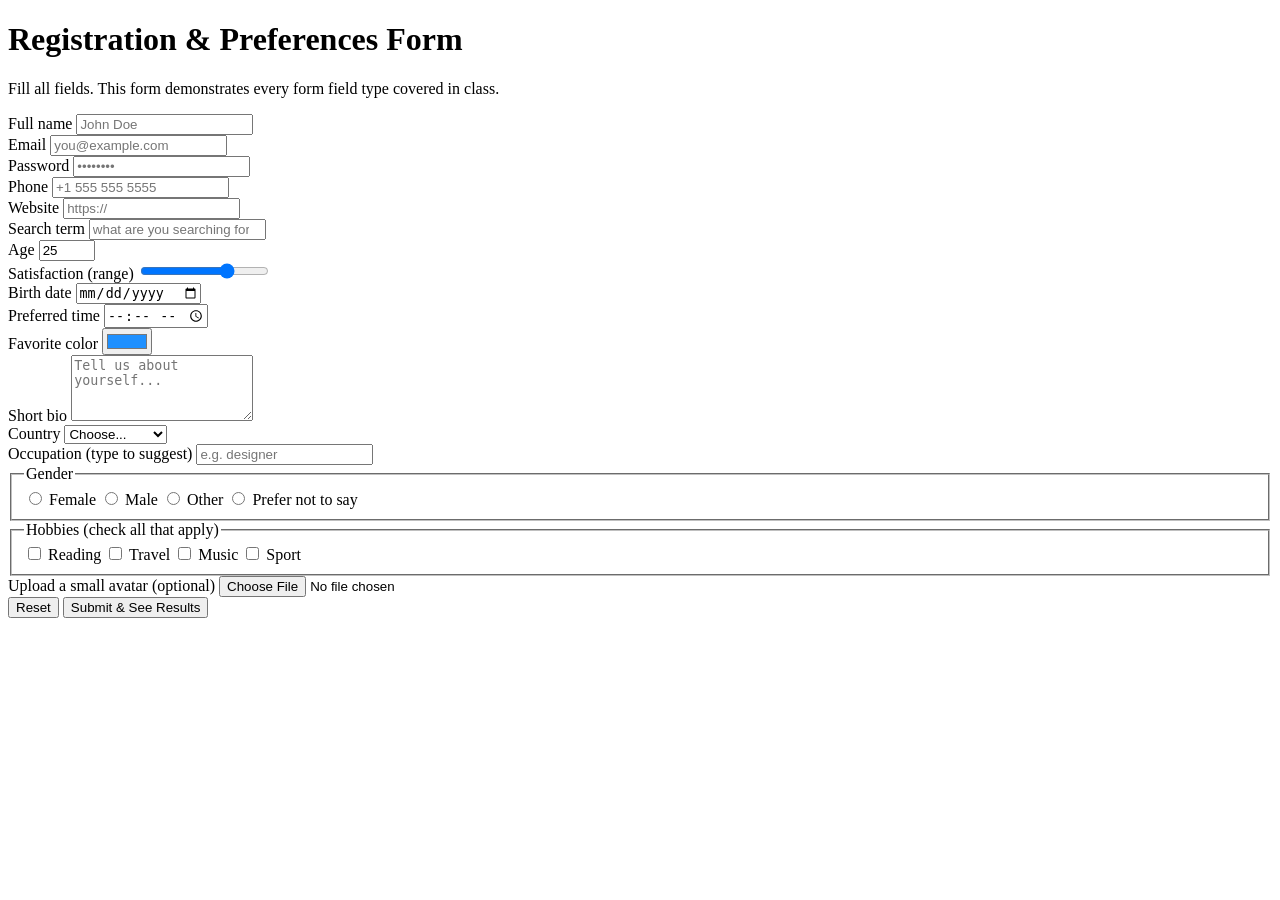
==== index.html @ 81a2b167 "Add files via upload" ====
<!DOCTYPE html>
<html lang="en">
<head>
<!-- Required meta tags -->
    <meta charset="utf-8">
    <meta name="viewport" content="width=device-width, initial-scale=1, shrink-to-fit=no">
    <title><Daniel Mulomba>'s Awesome Web Page.</title>
    <meta name="robots" content="noindex, nofollow">
    <link rel="stylesheet" href="styles.css">
</head>
<body>
  <main class="container">
    <h1>Registration & Preferences Form</h1>
    <p class="lead">Fill all fields. This form demonstrates every form field type covered in class.</p>

    <form id="mainForm" enctype="multipart/form-data" novalidate>
      <!-- Text inputs -->
      <div class="row">
        <label for="fullname">Full name</label>
        <input id="fullname" name="fullname" type="text" placeholder="John Doe" required>
      </div>

      <div class="row two-col">
        <div>
          <label for="email">Email</label>
          <input id="email" name="email" type="email" placeholder="you@example.com" required>
        </div>
        <div>
          <label for="password">Password</label>
          <input id="password" name="password" type="password" placeholder="••••••••" required>
        </div>
      </div>

      <div class="row two-col">
        <div>
          <label for="phone">Phone</label>
          <input id="phone" name="phone" type="tel" placeholder="+1 555 555 5555">
        </div>
        <div>
          <label for="website">Website</label>
          <input id="website" name="website" type="url" placeholder="https://">
        </div>
      </div>

      <div class="row">
        <label for="search">Search term</label>
        <input id="search" name="search" type="search" placeholder="what are you searching for?">
      </div>

      <!-- Number / Range -->
      <div class="row two-col">
        <div>
          <label for="age">Age</label>
          <input id="age" name="age" type="number" min="0" max="120" step="1" value="25">
        </div>
        <div>
          <label for="satisfaction">Satisfaction (range)</label>
          <input id="satisfaction" name="satisfaction" type="range" min="0" max="10" value="7">
        </div>
      </div>

      <!-- Date / Time / Color -->
      <div class="row three-col">
        <div>
          <label for="birthdate">Birth date</label>
          <input id="birthdate" name="birthdate" type="date">
        </div>
        <div>
          <label for="meeting">Preferred time</label>
          <input id="meeting" name="meeting" type="time">
        </div>
        <div>
          <label for="favcolor">Favorite color</label>
          <input id="favcolor" name="favcolor" type="color" value="#1e90ff">
        </div>
      </div>

      <!-- Textarea -->
      <div class="row">
        <label for="bio">Short bio</label>
        <textarea id="bio" name="bio" rows="4" placeholder="Tell us about yourself..."></textarea>
      </div>

      <!-- Select / datalist -->
      <div class="row two-col">
        <div>
          <label for="country">Country</label>
          <select id="country" name="country">
            <option value="">Choose...</option>
            <option>United States</option>
            <option>Canada</option>
            <option>France</option>
            <option>Other</option>
          </select>
        </div>
        <div>
          <label for="occupation">Occupation (type to suggest)</label>
          <input list="occupations" id="occupation" name="occupation" placeholder="e.g. designer">
          <datalist id="occupations">
            <option value="Student">
            <option value="Designer">
            <option value="Developer">
            <option value="Writer">
          </datalist>
        </div>
      </div>

      <!-- Radio buttons -->
      <fieldset class="row">
        <legend>Gender</legend>
        <label><input type="radio" name="gender" value="female"> Female</label>
        <label><input type="radio" name="gender" value="male"> Male</label>
        <label><input type="radio" name="gender" value="other"> Other</label>
        <label><input type="radio" name="gender" value="prefer_not"> Prefer not to say</label>
      </fieldset>

      <!-- Checkboxes -->
      <fieldset class="row">
        <legend>Hobbies (check all that apply)</legend>
        <label><input type="checkbox" name="hobby_reading" value="reading"> Reading</label>
        <label><input type="checkbox" name="hobby_travel" value="travel"> Travel</label>
        <label><input type="checkbox" name="hobby_music" value="music"> Music</label>
        <label><input type="checkbox" name="hobby_sport" value="sport"> Sport</label>
      </fieldset>

      <!-- File upload -->
      <div class="row">
        <label for="avatar">Upload a small avatar (optional)</label>
        <input id="avatar" name="avatar" type="file" accept="image/*">
      </div>

      <!-- Hidden -->
      <input type="hidden" name="formId" value="htmlForm_v1">

      <!-- Buttons -->
      <div class="row buttons">
        <button type="reset" class="btn secondary">Reset</button>
        <button type="submit" class="btn primary">Submit & See Results</button>
      </div>
    </form>
  </main>

  <script src="script.js"></script>
</body>
</html>
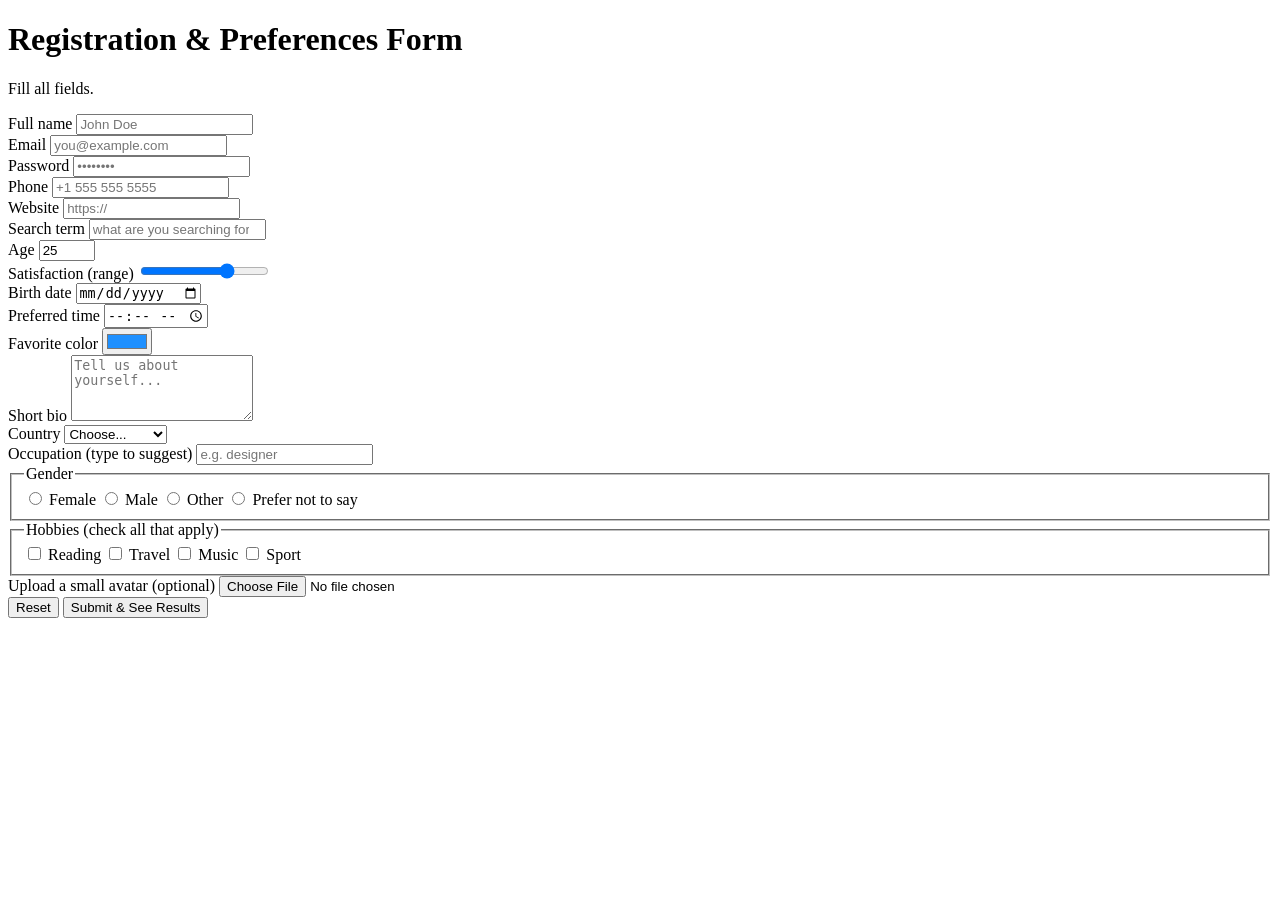
==== commit 8c071cf8: "Add files via upload" ====
--- a/index.html
+++ b/index.html
@@ -11,7 +11,7 @@
 <body>
   <main class="container">
     <h1>Registration & Preferences Form</h1>
-    <p class="lead">Fill all fields. This form demonstrates every form field type covered in class.</p>
+    <p class="lead">Fill all fields.</p>
 
     <form id="mainForm" enctype="multipart/form-data" novalidate>
       <!-- Text inputs -->
@@ -59,7 +59,7 @@
         </div>
       </div>
 
-      <!-- Date / Time / Color -->
+      <!-- Date,Time,Color -->
       <div class="row three-col">
         <div>
           <label for="birthdate">Birth date</label>
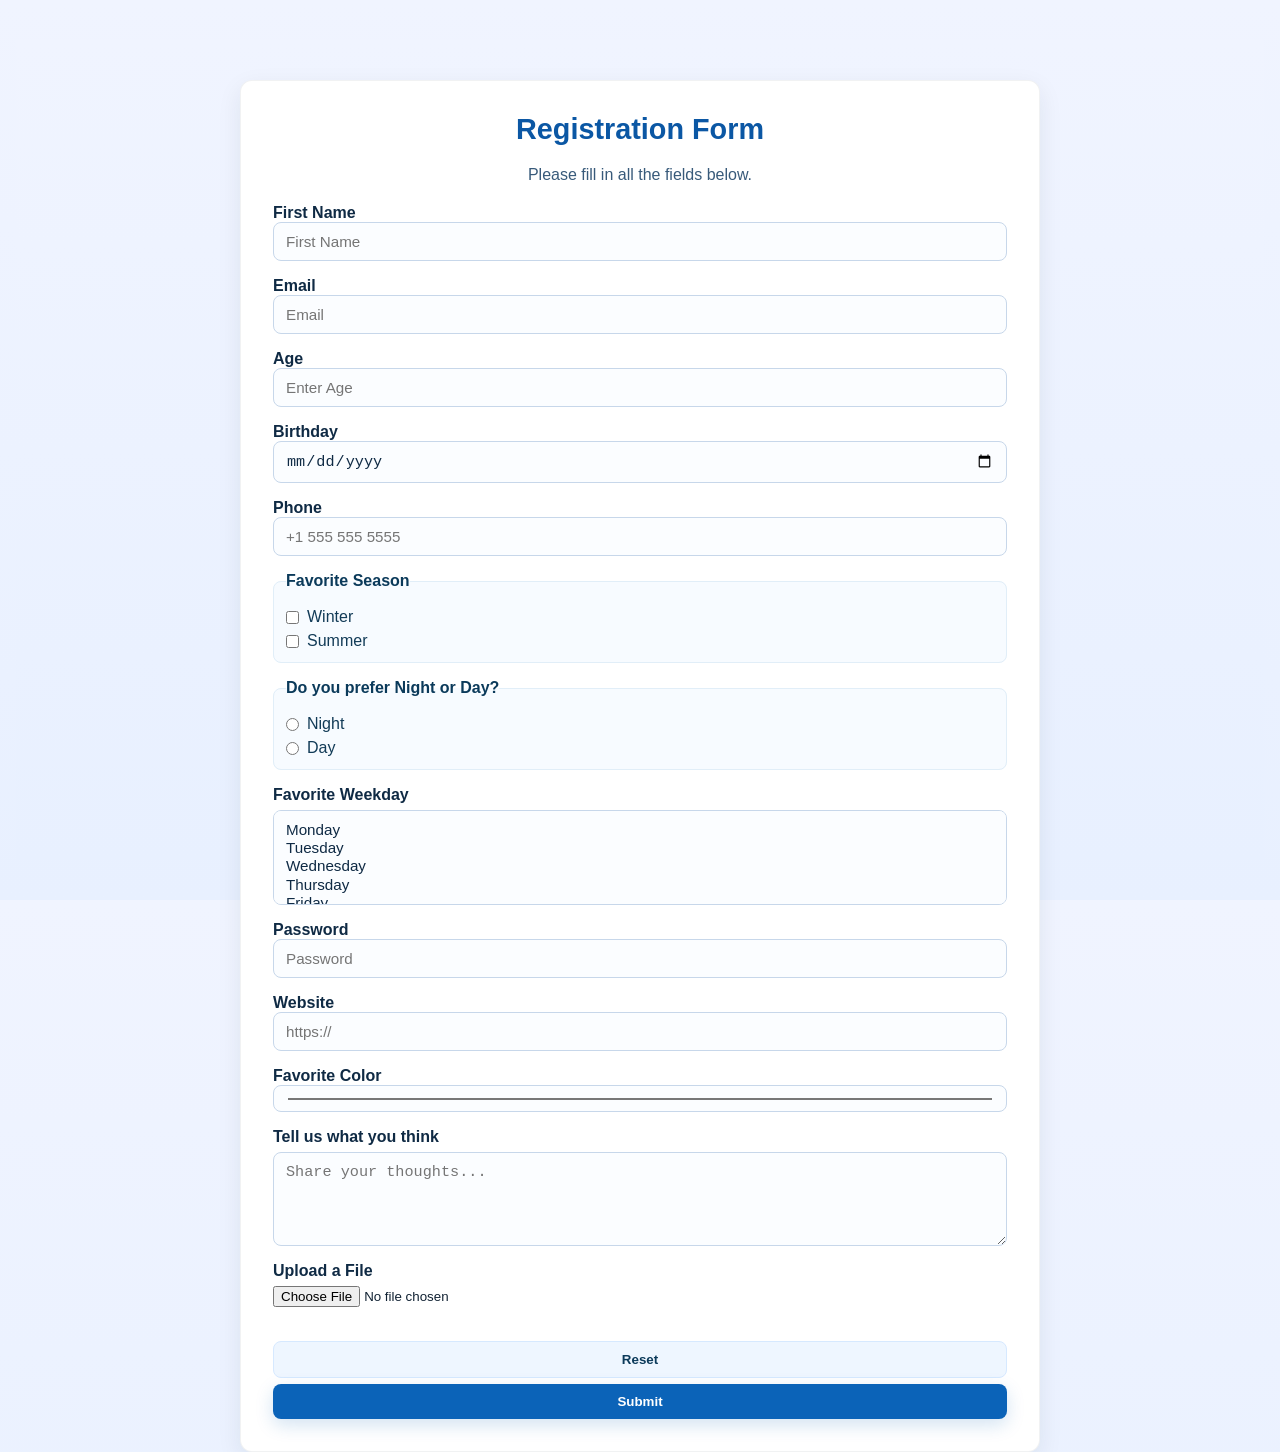
==== commit 31ec592f: "Add files via upload" ====
--- a/index.html
+++ b/index.html
@@ -1,145 +1,107 @@
 <!DOCTYPE html>
 <html lang="en">
 <head>
-<!-- Required meta tags -->
-    <meta charset="utf-8">
-    <meta name="viewport" content="width=device-width, initial-scale=1, shrink-to-fit=no">
-    <title><Daniel Mulomba>'s Awesome Web Page.</title>
-    <meta name="robots" content="noindex, nofollow">
-    <link rel="stylesheet" href="styles.css">
+  <meta charset="UTF-8">
+  <meta name="viewport" content="width=device-width, initial-scale=1.0">
+  <title>HTML Form with CSS</title>
+  <link rel="stylesheet" href="styles.css">
 </head>
 <body>
   <main class="container">
-    <h1>Registration & Preferences Form</h1>
-    <p class="lead">Fill all fields.</p>
+    <h1>Registration Form</h1>
+    <p>Please fill in all the fields below.</p>
 
-    <form id="mainForm" enctype="multipart/form-data" novalidate>
-      <!-- Text inputs -->
+    <form action="results.html" method="GET" enctype="multipart/form-data">
       <div class="row">
-        <label for="fullname">Full name</label>
-        <input id="fullname" name="fullname" type="text" placeholder="John Doe" required>
-      </div>
-
-      <div class="row two-col">
-        <div>
-          <label for="email">Email</label>
-          <input id="email" name="email" type="email" placeholder="you@example.com" required>
-        </div>
-        <div>
-          <label for="password">Password</label>
-          <input id="password" name="password" type="password" placeholder="••••••••" required>
-        </div>
-      </div>
-
-      <div class="row two-col">
-        <div>
-          <label for="phone">Phone</label>
-          <input id="phone" name="phone" type="tel" placeholder="+1 555 555 5555">
-        </div>
-        <div>
-          <label for="website">Website</label>
-          <input id="website" name="website" type="url" placeholder="https://">
-        </div>
+        <label>First Name
+          <input type="text" name="fname" id="fname" placeholder="First Name" required>
+        </label>
       </div>
 
       <div class="row">
-        <label for="search">Search term</label>
-        <input id="search" name="search" type="search" placeholder="what are you searching for?">
+        <label>Email
+          <input type="email" name="email" id="email" placeholder="Email" required>
+        </label>
       </div>
 
-      <!-- Number / Range -->
-      <div class="row two-col">
-        <div>
-          <label for="age">Age</label>
-          <input id="age" name="age" type="number" min="0" max="120" step="1" value="25">
-        </div>
-        <div>
-          <label for="satisfaction">Satisfaction (range)</label>
-          <input id="satisfaction" name="satisfaction" type="range" min="0" max="10" value="7">
-        </div>
+      <div class="row">
+        <label>Age
+          <input type="number" name="age" id="age" min="18" max="130" step="1" placeholder="Enter Age" required>
+        </label>
       </div>
 
-      <!-- Date,Time,Color -->
-      <div class="row three-col">
-        <div>
-          <label for="birthdate">Birth date</label>
-          <input id="birthdate" name="birthdate" type="date">
-        </div>
-        <div>
-          <label for="meeting">Preferred time</label>
-          <input id="meeting" name="meeting" type="time">
-        </div>
-        <div>
-          <label for="favcolor">Favorite color</label>
-          <input id="favcolor" name="favcolor" type="color" value="#1e90ff">
-        </div>
+      <div class="row">
+        <label>Birthday
+          <input type="date" name="birthday" id="birthday" required>
+        </label>
       </div>
 
-      <!-- Textarea -->
       <div class="row">
-        <label for="bio">Short bio</label>
-        <textarea id="bio" name="bio" rows="4" placeholder="Tell us about yourself..."></textarea>
+        <label>Phone
+          <input type="tel" name="phone" id="phone" placeholder="+1 555 555 5555">
+        </label>
       </div>
 
-      <!-- Select / datalist -->
-      <div class="row two-col">
-        <div>
-          <label for="country">Country</label>
-          <select id="country" name="country">
-            <option value="">Choose...</option>
-            <option>United States</option>
-            <option>Canada</option>
-            <option>France</option>
-            <option>Other</option>
-          </select>
-        </div>
-        <div>
-          <label for="occupation">Occupation (type to suggest)</label>
-          <input list="occupations" id="occupation" name="occupation" placeholder="e.g. designer">
-          <datalist id="occupations">
-            <option value="Student">
-            <option value="Designer">
-            <option value="Developer">
-            <option value="Writer">
-          </datalist>
-        </div>
+      <fieldset class="row">
+        <legend>Favorite Season</legend>
+        <label><input type="checkbox" name="winter"> Winter</label>
+        <label><input type="checkbox" name="summer"> Summer</label>
+      </fieldset>
+
+      <fieldset class="row">
+        <legend>Do you prefer Night or Day?</legend>
+        <label><input type="radio" name="preference" value="Night"> Night</label>
+        <label><input type="radio" name="preference" value="Day"> Day</label>
+      </fieldset>
+
+      <div class="row">
+        <label for="faveDay">Favorite Weekday</label>
+        <select name="faveDay" id="faveDay" multiple>
+          <option value="Monday">Monday</option>
+          <option value="Tuesday">Tuesday</option>
+          <option value="Wednesday">Wednesday</option>
+          <option value="Thursday">Thursday</option>
+          <option value="Friday">Friday</option>
+          <option value="Saturday">Saturday</option>
+          <option value="Sunday">Sunday</option>
+        </select>
       </div>
 
-      <!-- Radio buttons -->
-      <fieldset class="row">
-        <legend>Gender</legend>
-        <label><input type="radio" name="gender" value="female"> Female</label>
-        <label><input type="radio" name="gender" value="male"> Male</label>
-        <label><input type="radio" name="gender" value="other"> Other</label>
-        <label><input type="radio" name="gender" value="prefer_not"> Prefer not to say</label>
-      </fieldset>
-
-      <!-- Checkboxes -->
-      <fieldset class="row">
-        <legend>Hobbies (check all that apply)</legend>
-        <label><input type="checkbox" name="hobby_reading" value="reading"> Reading</label>
-        <label><input type="checkbox" name="hobby_travel" value="travel"> Travel</label>
-        <label><input type="checkbox" name="hobby_music" value="music"> Music</label>
-        <label><input type="checkbox" name="hobby_sport" value="sport"> Sport</label>
-      </fieldset>
-
-      <!-- File upload -->
       <div class="row">
-        <label for="avatar">Upload a small avatar (optional)</label>
-        <input id="avatar" name="avatar" type="file" accept="image/*">
+        <label>Password
+          <input type="password" name="password" id="password" placeholder="Password" required>
+        </label>
       </div>
 
-      <!-- Hidden -->
-      <input type="hidden" name="formId" value="htmlForm_v1">
+      <div class="row">
+        <label>Website
+          <input type="url" name="website" id="website" placeholder="https://">
+        </label>
+      </div>
 
-      <!-- Buttons -->
+      <div class="row">
+        <label>Favorite Color
+          <input type="color" name="favecolor" id="favecolor">
+        </label>
+      </div>
+
+      <div class="row">
+        <label for="opinion">Tell us what you think</label>
+        <textarea name="opinion" id="opinion" rows="4" placeholder="Share your thoughts..."></textarea>
+      </div>
+
+      <div class="row">
+        <label for="fileUpload">Upload a File</label>
+        <input type="file" name="fileUpload" id="fileUpload">
+      </div>
+
+      <input type="hidden" name="sessionId" value="secretRandomSessionValue">
+
       <div class="row buttons">
-        <button type="reset" class="btn secondary">Reset</button>
-        <button type="submit" class="btn primary">Submit & See Results</button>
+        <button type="reset">Reset</button>
+        <button type="submit">Submit</button>
       </div>
     </form>
   </main>
-
-  <script src="script.js"></script>
 </body>
-</html>+</html>
--- a/styles.css
+++ b/styles.css
@@ -0,0 +1,186 @@
+/* === RESET & BASE === */
+* {
+  box-sizing: border-box;
+  margin: 0;
+  padding: 0;
+}
+
+html, body {
+  height: 100%;
+  font-family: "Segoe UI", Roboto, Arial, sans-serif;
+  background: linear-gradient(180deg, #f0f4ff 0%, #e8f0ff 100%);
+  color: #112233;
+  -webkit-font-smoothing: antialiased;
+  padding: 40px 16px;
+}
+
+/* === CONTAINER === */
+.container {
+  max-width: 800px;
+  background: #fff;
+  margin: 0 auto;
+  padding: 32px;
+  border-radius: 12px;
+  box-shadow: 0 8px 25px rgba(17, 34, 51, 0.08);
+  border: 1px solid rgba(17, 34, 51, 0.06);
+}
+
+/* === HEADINGS === */
+h1 {
+  text-align: center;
+  font-size: 1.8rem;
+  color: #0b57a4;
+  margin-bottom: 20px;
+}
+
+p {
+  color: #385a7a;
+  text-align: center;
+  margin-bottom: 20px;
+}
+
+/* === FORM STYLING === */
+form {
+  display: flex;
+  flex-direction: column;
+  gap: 16px;
+}
+
+form .row,
+fieldset {
+  display: flex;
+  flex-direction: column;
+  gap: 6px;
+}
+
+label {
+  font-weight: 600;
+  color: #0f2a44;
+}
+
+/* === INPUTS / SELECT / TEXTAREA === */
+input[type="text"],
+input[type="email"],
+input[type="password"],
+input[type="tel"],
+input[type="url"],
+input[type="number"],
+input[type="date"],
+input[type="color"],
+select,
+textarea {
+  width: 100%;
+  padding: 10px 12px;
+  border: 1px solid #c7d7ea;
+  border-radius: 8px;
+  background: #fbfdff;
+  font-size: 0.95rem;
+  color: #0f2a44;
+}
+
+textarea {
+  resize: vertical;
+  min-height: 80px;
+}
+
+/* === FIELDSETS === */
+fieldset {
+  border: 1px solid #e1eef8;
+  border-radius: 8px;
+  padding: 12px;
+  background: #f7fbff;
+}
+
+legend {
+  font-weight: 700;
+  color: #0b3a5a;
+  margin-bottom: 6px;
+}
+
+fieldset label {
+  display: inline-flex;
+  align-items: center;
+  gap: 8px;
+  color: #123b57;
+  font-weight: 500;
+}
+
+/* === BUTTONS === */
+.buttons {
+  display: flex;
+  justify-content: flex-end;
+  gap: 10px;
+  margin-top: 18px;
+}
+
+button {
+  padding: 10px 18px;
+  border-radius: 8px;
+  border: none;
+  font-weight: 700;
+  cursor: pointer;
+  transition: background 0.2s ease, transform 0.1s ease;
+}
+
+button[type="submit"] {
+  background: #0b63b8;
+  color: white;
+  box-shadow: 0 6px 18px rgba(11, 99, 184, 0.18);
+}
+
+button[type="reset"] {
+  background: #eef6ff;
+  color: #0b3a5a;
+  border: 1px solid #d6e9ff;
+}
+
+button:hover {
+  transform: translateY(-2px);
+  opacity: 0.95;
+}
+
+/* === LINKS === */
+a {
+  color: #0b63b8;
+  font-weight: 600;
+  text-decoration: none;
+}
+
+a:hover {
+  text-decoration: underline;
+}
+
+/* === RESULTS PAGE === */
+#results {
+  background: #f7fbff;
+  padding: 20px;
+  border-radius: 10px;
+  border: 1px solid #dce9f5;
+  margin-bottom: 20px;
+  color: #0f2a44;
+}
+
+#results p {
+  margin-bottom: 8px;
+  padding: 6px 10px;
+  border-radius: 6px;
+  background: #ffffff;
+  box-shadow: 0 1px 3px rgba(17,34,51,0.06);
+  border-left: 4px solid #0b63b8;
+}
+
+/* === RESPONSIVE === */
+@media (max-width: 720px) {
+  .container {
+    padding: 20px;
+  }
+
+  button {
+    width: 100%;
+  }
+
+  .buttons {
+    flex-direction: column;
+    align-items: stretch;
+  }
+}
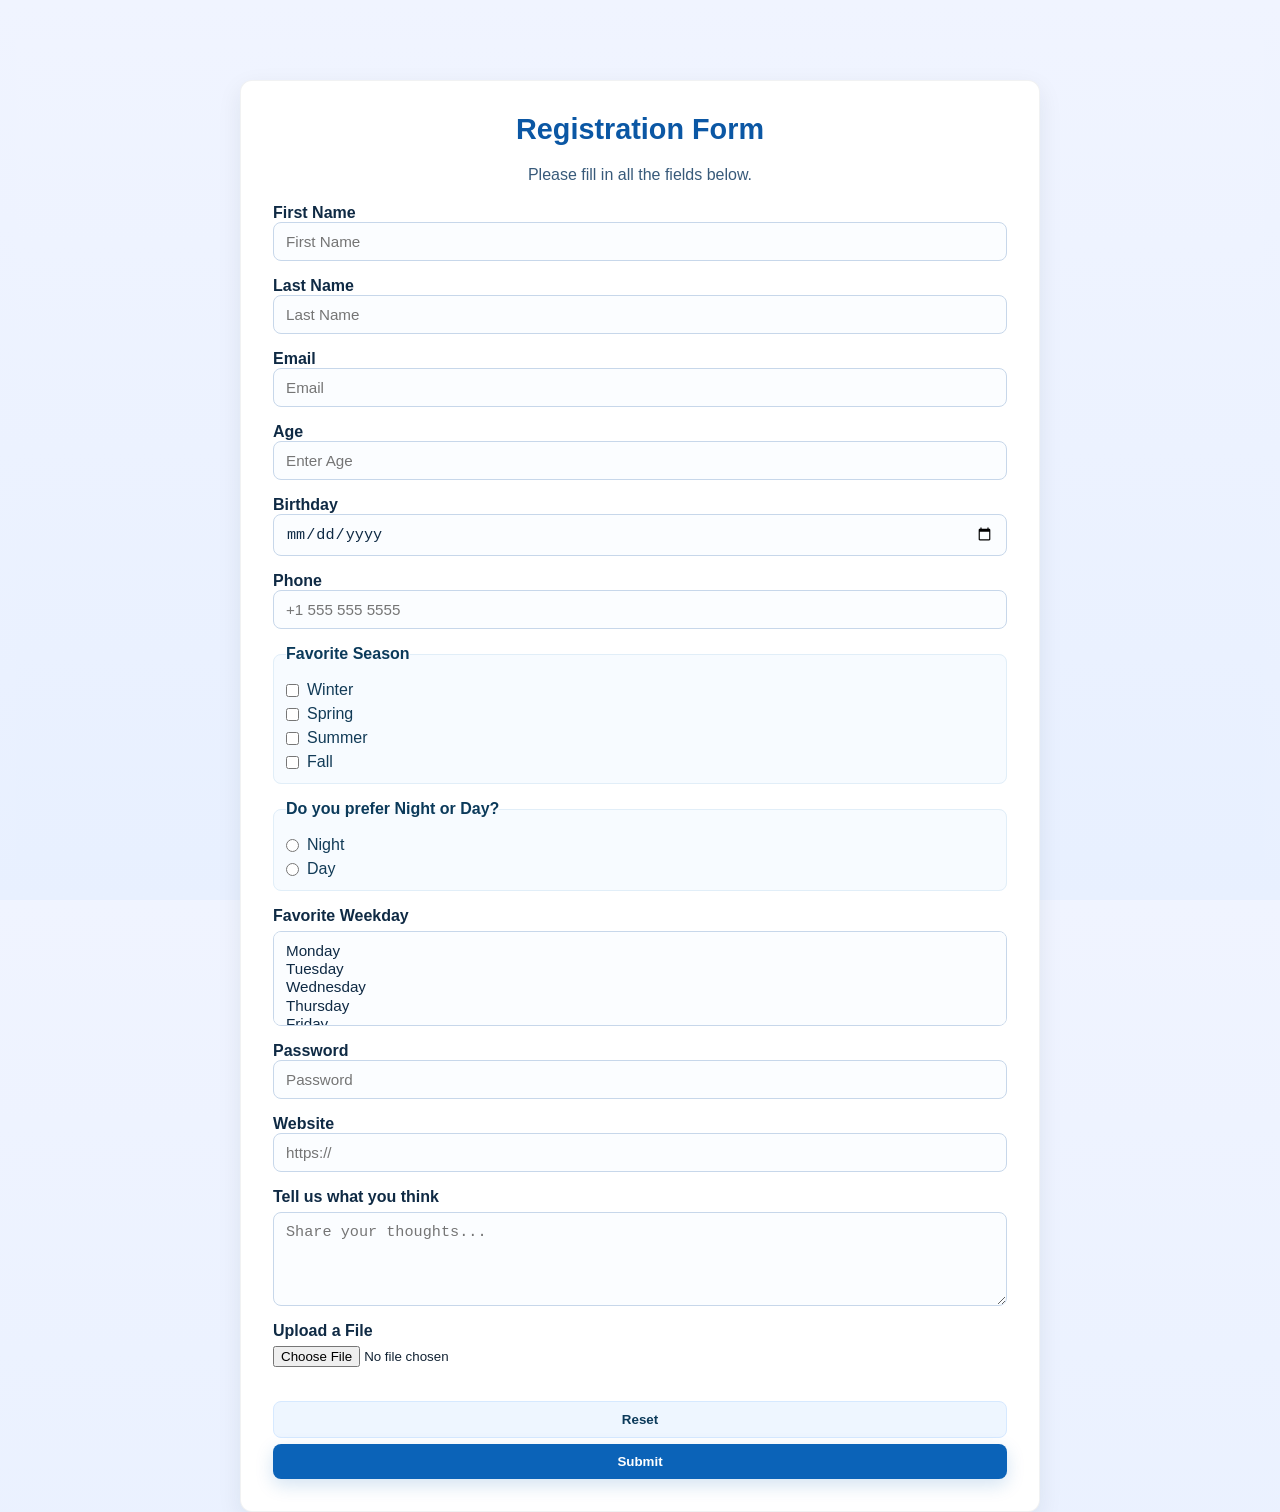
==== commit 0eb328a6: "Add files via upload" ====
--- a/index.html
+++ b/index.html
@@ -12,48 +12,65 @@
     <p>Please fill in all the fields below.</p>
 
     <form action="results.html" method="GET" enctype="multipart/form-data">
+      <!-- First Name -->
       <div class="row">
         <label>First Name
           <input type="text" name="fname" id="fname" placeholder="First Name" required>
         </label>
       </div>
 
+      <!-- Last Name -->
+      <div class="row">
+        <label>Last Name
+          <input type="text" name="lname" id="lname" placeholder="Last Name" required>
+        </label>
+      </div>
+
+      <!-- Email -->
       <div class="row">
         <label>Email
           <input type="email" name="email" id="email" placeholder="Email" required>
         </label>
       </div>
 
+      <!-- Age -->
       <div class="row">
         <label>Age
           <input type="number" name="age" id="age" min="18" max="130" step="1" placeholder="Enter Age" required>
         </label>
       </div>
 
+      <!-- Birthday -->
       <div class="row">
         <label>Birthday
           <input type="date" name="birthday" id="birthday" required>
         </label>
       </div>
 
+      <!-- Phone -->
       <div class="row">
         <label>Phone
           <input type="tel" name="phone" id="phone" placeholder="+1 555 555 5555">
         </label>
       </div>
 
+      <!-- Favorite Season -->
       <fieldset class="row">
         <legend>Favorite Season</legend>
         <label><input type="checkbox" name="winter"> Winter</label>
+        <label><input type="checkbox" name="spring"> Spring</label>
         <label><input type="checkbox" name="summer"> Summer</label>
+        <label><input type="checkbox" name="fall"> Fall</label>
       </fieldset>
 
+      <!-- Night or Day -->
       <fieldset class="row">
         <legend>Do you prefer Night or Day?</legend>
         <label><input type="radio" name="preference" value="Night"> Night</label>
         <label><input type="radio" name="preference" value="Day"> Day</label>
       </fieldset>
 
+      <!-- Favorite Weekday -->
       <div class="row">
         <label for="faveDay">Favorite Weekday</label>
         <select name="faveDay" id="faveDay" multiple>
@@ -67,24 +84,21 @@
         </select>
       </div>
 
+      <!-- Password -->
       <div class="row">
         <label>Password
           <input type="password" name="password" id="password" placeholder="Password" required>
         </label>
       </div>
 
+      <!-- Website -->
       <div class="row">
         <label>Website
           <input type="url" name="website" id="website" placeholder="https://">
         </label>
       </div>
 
-      <div class="row">
-        <label>Favorite Color
-          <input type="color" name="favecolor" id="favecolor">
-        </label>
-      </div>
-
+      <!-- Opinion -->
       <div class="row">
         <label for="opinion">Tell us what you think</label>
         <textarea name="opinion" id="opinion" rows="4" placeholder="Share your thoughts..."></textarea>
@@ -95,8 +109,10 @@
         <input type="file" name="fileUpload" id="fileUpload">
       </div>
 
+      <!-- Hidden Field -->
       <input type="hidden" name="sessionId" value="secretRandomSessionValue">
 
+      <!-- Buttons -->
       <div class="row buttons">
         <button type="reset">Reset</button>
         <button type="submit">Submit</button>
@@ -104,4 +120,4 @@
     </form>
   </main>
 </body>
-</html>
+</html>
